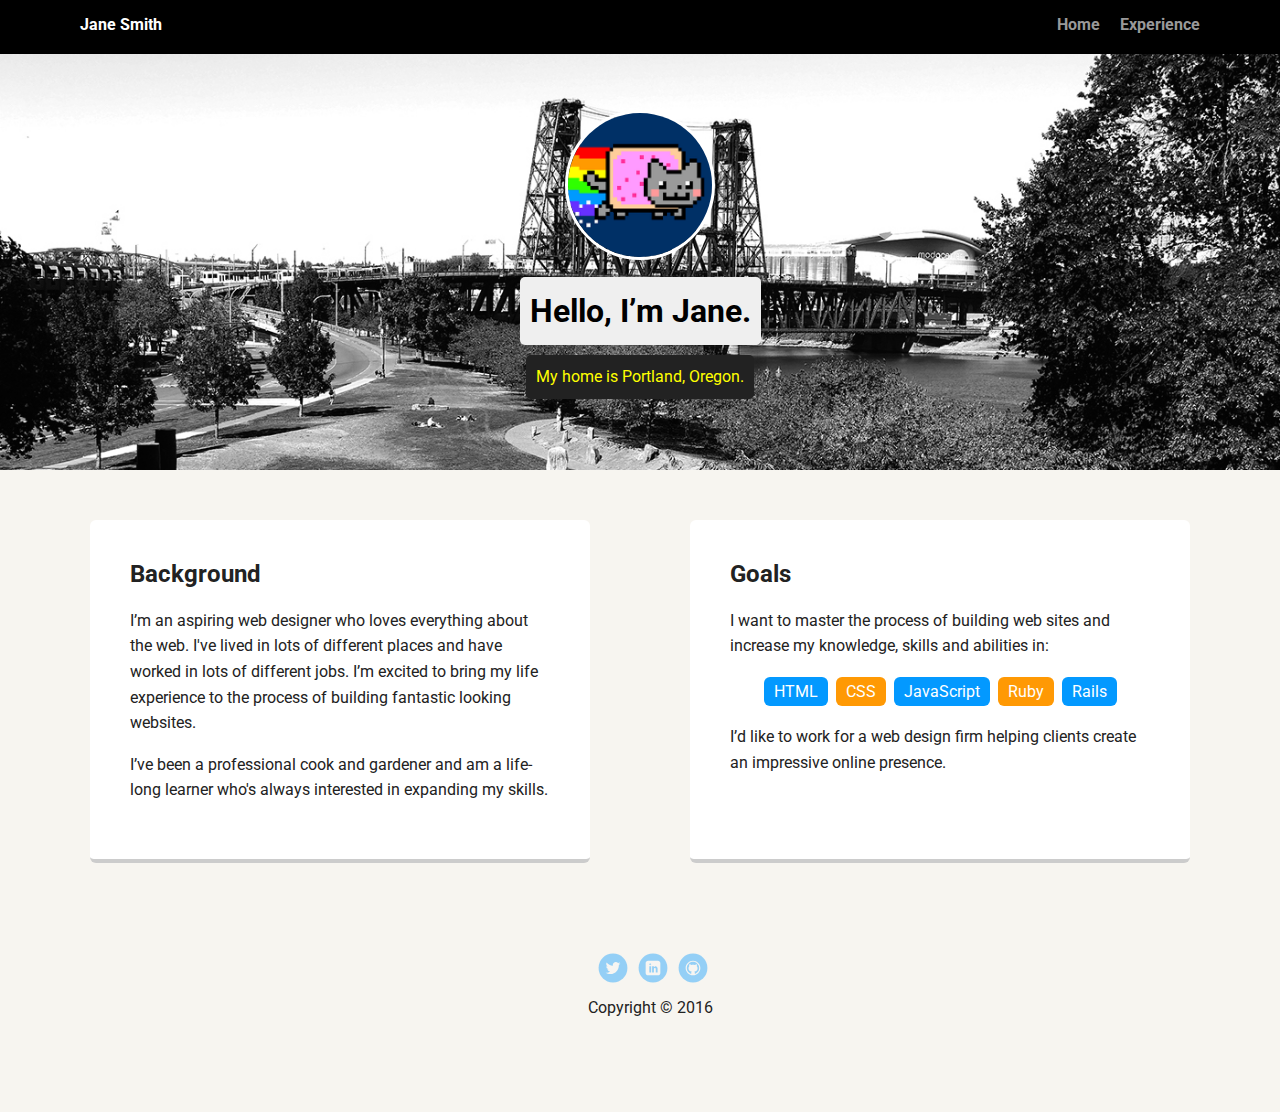
==== index.html @ 736f7698 "Add a copyright notice" ====
<!doctype html>
<html lang="en">
<head>
  <meta charset="utf-8">
  <title>Jane Smith's Profile</title>
  <meta name="viewport" content="width=device-width, initial-scale=1.0">
  <link rel="stylesheet" href="styles.css">
  <link href="https://fonts.googleapis.com/css?family=Muli%7CRoboto:400,300,500,700,900" rel="stylesheet"></head>
  <body>

    <div class="main-nav">
        <ul class="nav">
          <li class="name">Jane Smith</li>
          <li><a href="#">Home</a></li>
          <li><a href="#">Experience</a></li>
        </ul>
    </div>

    <header>
      <img src="images/me.png" alt="Drawing of Jane Smith" class="profile-image">
      <h1 class="tag name">Hello, I’m Jane.</h1>
      <p class="tag location">My home is Portland, Oregon.</p>
    </header>

    <main class="flex">
      <div class="card">
        <h2>Background</h2>
        <p>I’m an aspiring web designer who loves everything about the web. I've lived in lots of different places and have worked in lots of different jobs. I’m excited to bring my life experience to the process of building fantastic looking websites.</p>
        <p>I’ve been a professional cook and gardener and am a life-long learner who's always interested in expanding my skills.</p>
      </div>

      <div class="card">
        <h2>Goals</h2>
        <p>I want to master the process of building web sites and increase my knowledge, skills and abilities in:</p>
        <ul class="skills">
          <li>HTML</li>
          <li>CSS</li>
          <li>JavaScript</li>
          <li>Ruby</li>
          <li>Rails</li>
        </ul>
        <p>I’d like to work for a web design firm helping clients create an impressive online presence.</p>
      </div>

    </main>
    <footer>
      <ul>
        <li><a href="#" class="social twitter">Twitter</a></li>
        <li><a href="#" class="social linkedin">LinkedIn</a></li>
        <li><a href="#" class="social github">Github</a></li>
      </ul>
        <p class="copyright">Copyright &copy; 2016</p>
    </footer>
  </body>
  </html>
---- styles.css ----
/* Global Layout Set-up */
* { 
  box-sizing: border-box;
}
  
body {
  margin: 0;
  padding: 0;
  text-align: center;
  font-family: 'Roboto', sans-serif;
  color: #222;
  background: #f7f5f0;
}
/* Link Styles */

a {
  text-decoration: none;
  color: #999;
}
a:hover {
  color: #6633ff;
}

/* Section Styles */

.main-nav {
  width: 100%;
  background: black;
  min-height: 30px;
  padding: 10px;
  position: fixed;
  text-align: center;
}
.nav {
  display: flex;
  justify-content: space-around;
  font-weight: 700;
  list-style-type: none;
  margin: 0 auto;
  padding: 0;
}

.nav .name {
    display: block;
    margin-right: auto;
    color: white;
}
.nav li {
  padding: 5px 10px 10px 10px;
}
.nav a {
  transition: all .5s;
}
.nav a:hover {
  color: white
}

header {
  text-align: center;
  background: url('images/portland.jpg') no-repeat top center ;
  background-size: cover;
  overflow: hidden;
  padding-top: 60px;
}
header {
  line-height: 1.5;
}
header .profile-image {
  margin-top: 50px;
  width: 150px;
  height: 150px;
  border-radius: 50%;
  border: 3px solid white;
  transition: all .5s;
}
header .profile-image:hover {
  transform: scale(1.2) rotate(5deg);
}
.tag {
  background-color: #efefef;
  color: black;
  padding: 10px;
  border-radius: 5px;
  display: table;
  margin: 10px auto;
} 
.location {
  background-color: #222;
  color: yellow;
}
.card {
  margin: 30px;
  padding: 20px 40px 40px;
  max-width: 500px;
  text-align: left;
  background: #fff;
  border-bottom: 4px solid #ccc;
  border-radius: 6px;
  transition: all .5s;
}
.card:hover {
  border-color: #ff99ff;
}

ul.skills {
  padding: 0;
  text-align: center;
}

.skills li {
  border-radius: 6px;
  display: inline-block;
  background: #ff9904;
  color: white;
  padding: 5px 10px;
  margin: 2px;
}

.skills li:nth-child(odd) {
  background: #0399ff;
}

footer {
  width: 100%;
  min-height: 30px;
  padding: 20px 0 40px 20px;
}

footer .copyright {
  top: -8px;
  font-size: .75em;
}

footer ul {
  list-style-type: none;
  margin: 0;
  padding: 0;
}

footer ul li {
  display: inline-block;
}

a.social {
  display: inline-block;
  text-indent: -9999px;
  margin-left: 5px;
  width: 30px;
  height: 30px;
  background-size: 30px 30px;
  opacity: .4;
  transition: all .5s;
}
a.twitter {
  background-image: url(images/twitter.svg);
}
a.linkedin {
  background-image: url(images/linkedin.svg);
}
a.github {
  background-image: url(images/github.svg);
}
a.social:hover {
  opacity: 1;
}
.clearfix {
  clear: both;
}

/* Styles for larger screens */
@media screen and (min-width: 720px) {
  
  .flex {
      display: -ms-flexbox;      /* TWEENER - IE 10 */
      display: flex; 
      max-width: 1200px;
      -ms-flex-pack: distribute;
      justify-content: space-around;
      margin: 0 auto;
  }

  header {
    min-height: 470px;
  }

  .nav {
    max-width: 1200px;
    padding: 0 30px;
  }


  main {
    padding-top: 20px;
  }

  main p {
    line-height: 1.6em;
  }

  footer {
    font-size: 1.3em;
    max-width: 1200px;
    margin: 40px auto;
  }

}
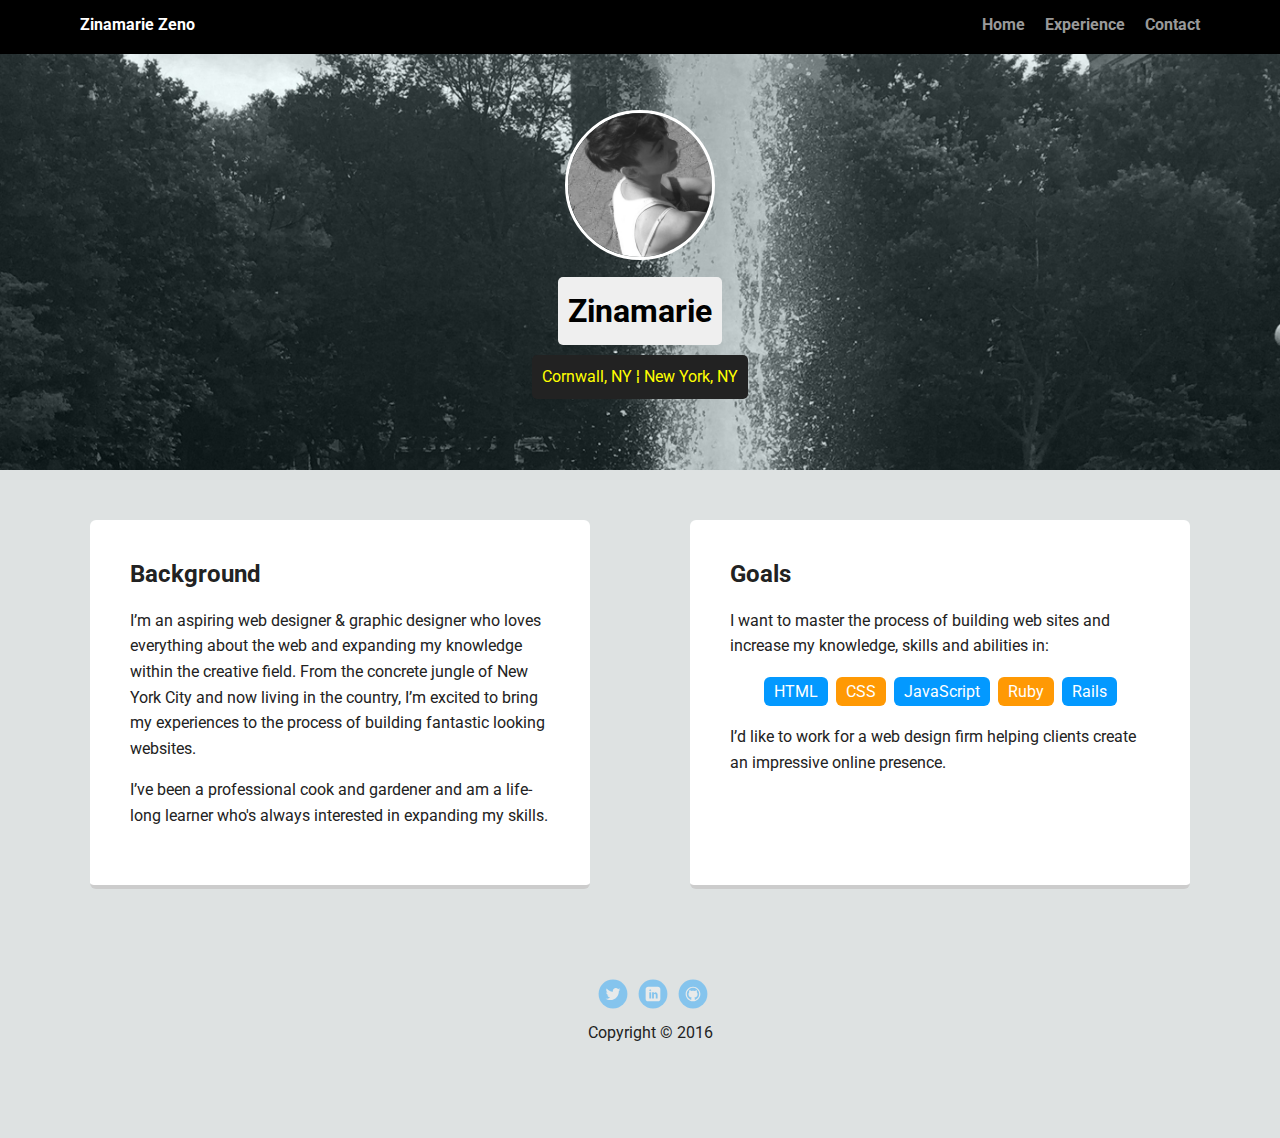
==== commit f66c9137: "background" ====
--- a/index.html
+++ b/index.html
@@ -2,7 +2,7 @@
 <html lang="en">
 <head>
   <meta charset="utf-8">
-  <title>Jane Smith's Profile</title>
+  <title>Zinamarie Zeno &raquo; Profile</title>
   <meta name="viewport" content="width=device-width, initial-scale=1.0">
   <link rel="stylesheet" href="styles.css">
   <link href="https://fonts.googleapis.com/css?family=Muli%7CRoboto:400,300,500,700,900" rel="stylesheet"></head>
@@ -10,22 +10,23 @@
 
     <div class="main-nav">
         <ul class="nav">
-          <li class="name">Jane Smith</li>
+          <li class="name">Zinamarie Zeno</li>
           <li><a href="#">Home</a></li>
           <li><a href="#">Experience</a></li>
+          <li><a href="#">Contact</a></li>
         </ul>
     </div>
 
     <header>
-      <img src="images/me.png" alt="Drawing of Jane Smith" class="profile-image">
-      <h1 class="tag name">Hello, I’m Jane.</h1>
-      <p class="tag location">My home is Portland, Oregon.</p>
+      <img src="images/mee.png" alt="Zinamarie" class="profile-image">
+      <h1 class="tag name">Zinamarie</h1>
+      <p class="tag location">Cornwall, NY &brvbar; New York, NY</p>
     </header>
 
     <main class="flex">
       <div class="card">
         <h2>Background</h2>
-        <p>I’m an aspiring web designer who loves everything about the web. I've lived in lots of different places and have worked in lots of different jobs. I’m excited to bring my life experience to the process of building fantastic looking websites.</p>
+        <p>I’m an aspiring web designer &amp; graphic designer who loves everything about the web and expanding my knowledge within the creative field. From the concrete jungle of New York City and now living in the country, I’m excited to bring my experiences to the process of building fantastic looking websites.</p>
         <p>I’ve been a professional cook and gardener and am a life-long learner who's always interested in expanding my skills.</p>
       </div>
 
--- a/styles.css
+++ b/styles.css
@@ -1,15 +1,15 @@
 /* Global Layout Set-up */
-* { 
+* {
   box-sizing: border-box;
 }
-  
+
 body {
   margin: 0;
   padding: 0;
   text-align: center;
   font-family: 'Roboto', sans-serif;
   color: #222;
-  background: #f7f5f0;
+  background: #dee2e2;
 }
 /* Link Styles */
 
@@ -57,7 +57,7 @@
 
 header {
   text-align: center;
-  background: url('images/portland.jpg') no-repeat top center ;
+  background: url('images/west4prk.jpg') no-repeat top center ;
   background-size: cover;
   overflow: hidden;
   padding-top: 60px;
@@ -83,7 +83,7 @@
   border-radius: 5px;
   display: table;
   margin: 10px auto;
-} 
+}
 .location {
   background-color: #222;
   color: yellow;
@@ -169,10 +169,10 @@
 
 /* Styles for larger screens */
 @media screen and (min-width: 720px) {
-  
+
   .flex {
       display: -ms-flexbox;      /* TWEENER - IE 10 */
-      display: flex; 
+      display: flex;
       max-width: 1200px;
       -ms-flex-pack: distribute;
       justify-content: space-around;
@@ -204,4 +204,3 @@
   }
 
 }
-
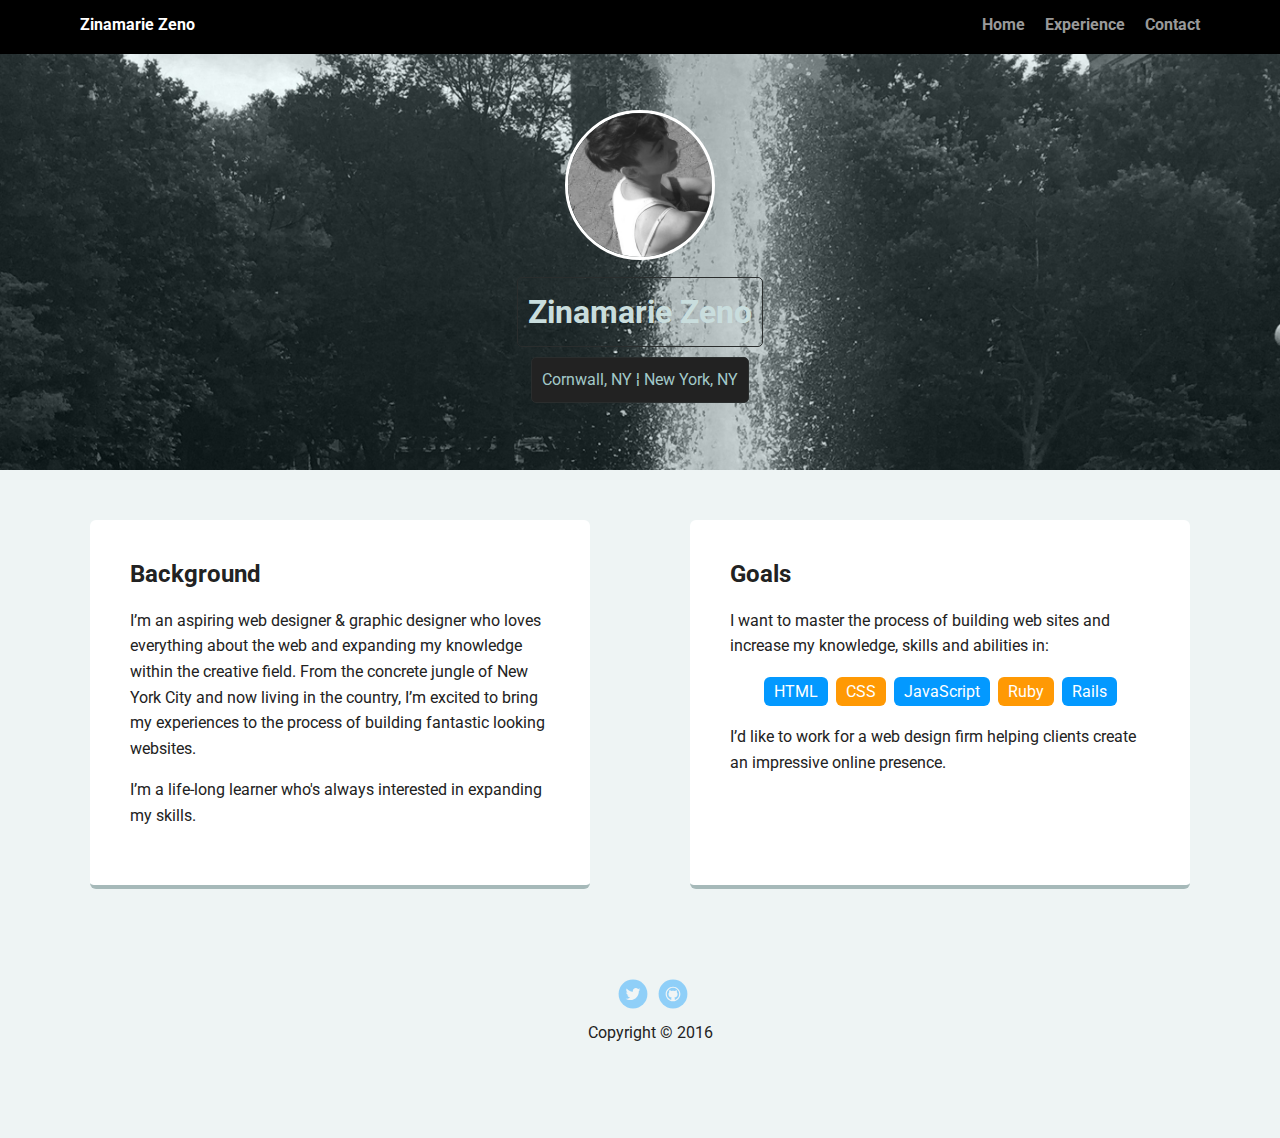
==== commit eede2144: "social media update" ====
--- a/index.html
+++ b/index.html
@@ -19,7 +19,7 @@
 
     <header>
       <img src="images/mee.png" alt="Zinamarie" class="profile-image">
-      <h1 class="tag name">Zinamarie</h1>
+      <h1 class="tag name">Zinamarie Zeno</h1>
       <p class="tag location">Cornwall, NY &brvbar; New York, NY</p>
     </header>
 
@@ -27,7 +27,7 @@
       <div class="card">
         <h2>Background</h2>
         <p>I’m an aspiring web designer &amp; graphic designer who loves everything about the web and expanding my knowledge within the creative field. From the concrete jungle of New York City and now living in the country, I’m excited to bring my experiences to the process of building fantastic looking websites.</p>
-        <p>I’ve been a professional cook and gardener and am a life-long learner who's always interested in expanding my skills.</p>
+        <p>I’m a life-long learner who's always interested in expanding my skills.</p>
       </div>
 
       <div class="card">
@@ -46,9 +46,8 @@
     </main>
     <footer>
       <ul>
-        <li><a href="#" class="social twitter">Twitter</a></li>
-        <li><a href="#" class="social linkedin">LinkedIn</a></li>
-        <li><a href="#" class="social github">Github</a></li>
+        <li><a href="http://twitter.com/browneyedvegan" class="social twitter">Twitter</a></li>
+        <li><a href="https://github.com/Zmarie" class="social github">Github</a></li>
       </ul>
         <p class="copyright">Copyright &copy; 2016</p>
     </footer>
--- a/styles.css
+++ b/styles.css
@@ -9,7 +9,7 @@
   text-align: center;
   font-family: 'Roboto', sans-serif;
   color: #222;
-  background: #dee2e2;
+  background: #eef4f4;
 }
 /* Link Styles */
 
@@ -77,16 +77,16 @@
   transform: scale(1.2) rotate(5deg);
 }
 .tag {
-  background-color: #efefef;
-  color: black;
+  color: #c9dddd;
   padding: 10px;
   border-radius: 5px;
+  border: 1px solid #2a2d2d;
   display: table;
   margin: 10px auto;
 }
 .location {
   background-color: #222;
-  color: yellow;
+  color: #a2c9c9;
 }
 .card {
   margin: 30px;
@@ -94,12 +94,12 @@
   max-width: 500px;
   text-align: left;
   background: #fff;
-  border-bottom: 4px solid #ccc;
+  border-bottom: 4px solid #a6b9b9;
   border-radius: 6px;
   transition: all .5s;
 }
 .card:hover {
-  border-color: #ff99ff;
+  border-color: #90b2b2;
 }
 
 ul.skills {
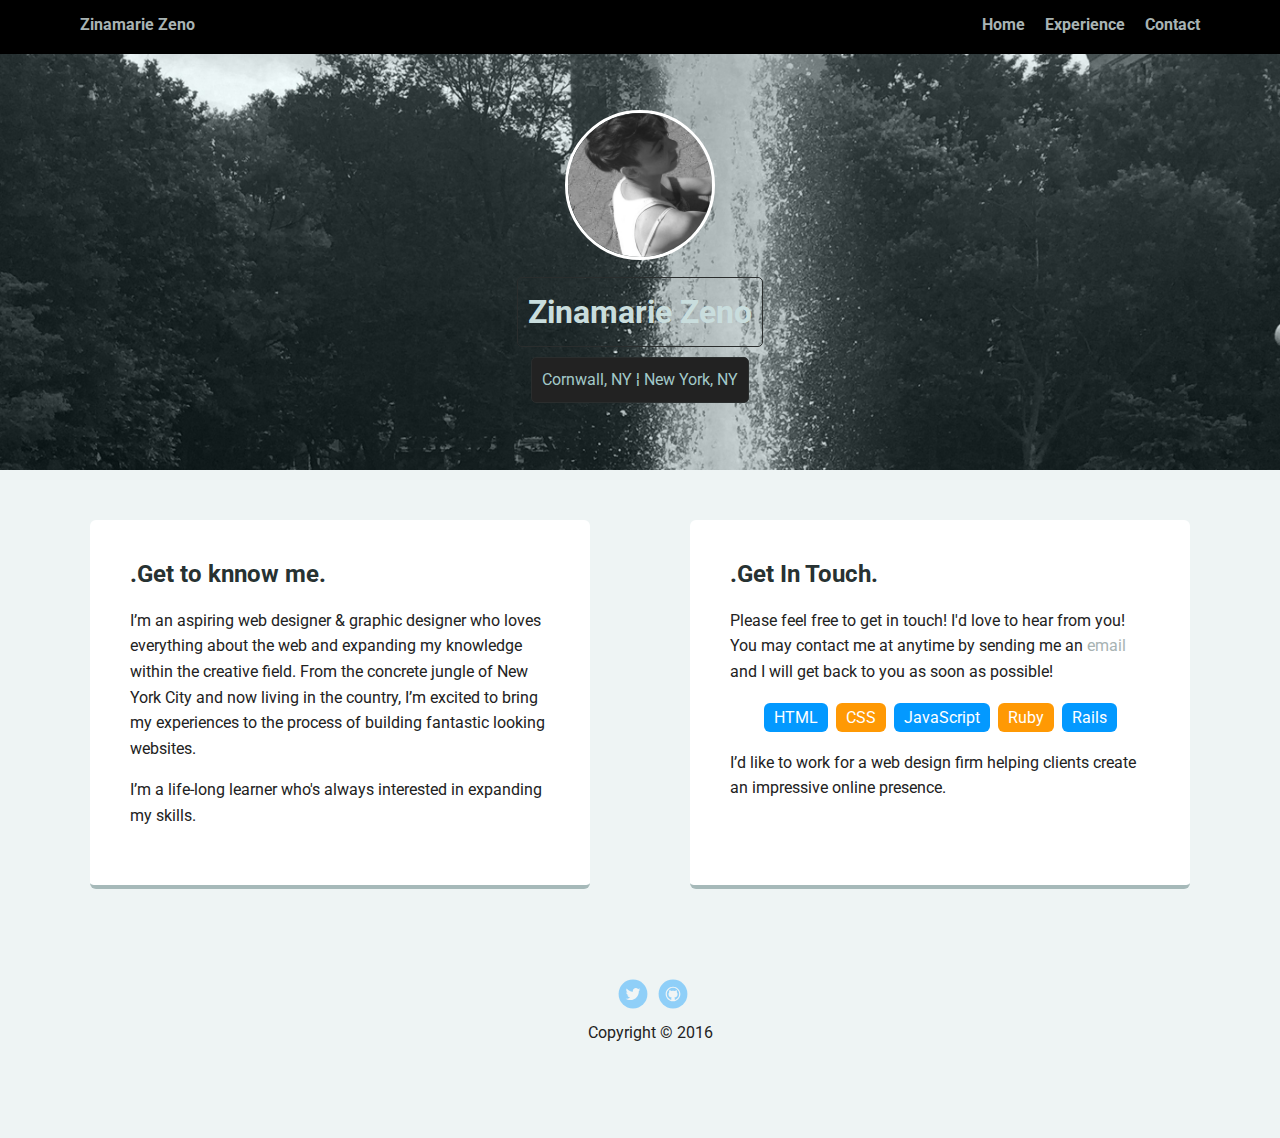
==== commit 79262cf2: "Content" ====
--- a/index.html
+++ b/index.html
@@ -25,14 +25,14 @@
 
     <main class="flex">
       <div class="card">
-        <h2>Background</h2>
+        <h2>.Get to knnow me.</h2>
         <p>I’m an aspiring web designer &amp; graphic designer who loves everything about the web and expanding my knowledge within the creative field. From the concrete jungle of New York City and now living in the country, I’m excited to bring my experiences to the process of building fantastic looking websites.</p>
         <p>I’m a life-long learner who's always interested in expanding my skills.</p>
       </div>
 
       <div class="card">
-        <h2>Goals</h2>
-        <p>I want to master the process of building web sites and increase my knowledge, skills and abilities in:</p>
+        <h2>.Get In Touch.</h2>
+        <p>Please feel free to get in touch! I'd love to hear from you! You may contact me at anytime by sending me an <a href="mailto:zmarie2303@gmail.com?subject=Hi">email</a> and I will get back to you as soon as possible!</p>
         <ul class="skills">
           <li>HTML</li>
           <li>CSS</li>
--- a/styles.css
+++ b/styles.css
@@ -15,7 +15,7 @@
 
 a {
   text-decoration: none;
-  color: #999;
+  color: #a8b3b3;
 }
 a:hover {
   color: #6633ff;
@@ -43,7 +43,7 @@
 .nav .name {
     display: block;
     margin-right: auto;
-    color: white;
+    color: #a8b3b3;
 }
 .nav li {
   padding: 5px 10px 10px 10px;
@@ -52,7 +52,7 @@
   transition: all .5s;
 }
 .nav a:hover {
-  color: white
+  color: #92aaaa;
 }
 
 header {
@@ -75,6 +75,9 @@
 }
 header .profile-image:hover {
   transform: scale(1.2) rotate(5deg);
+}
+h2 {
+  color: #273232;
 }
 .tag {
   color: #c9dddd;
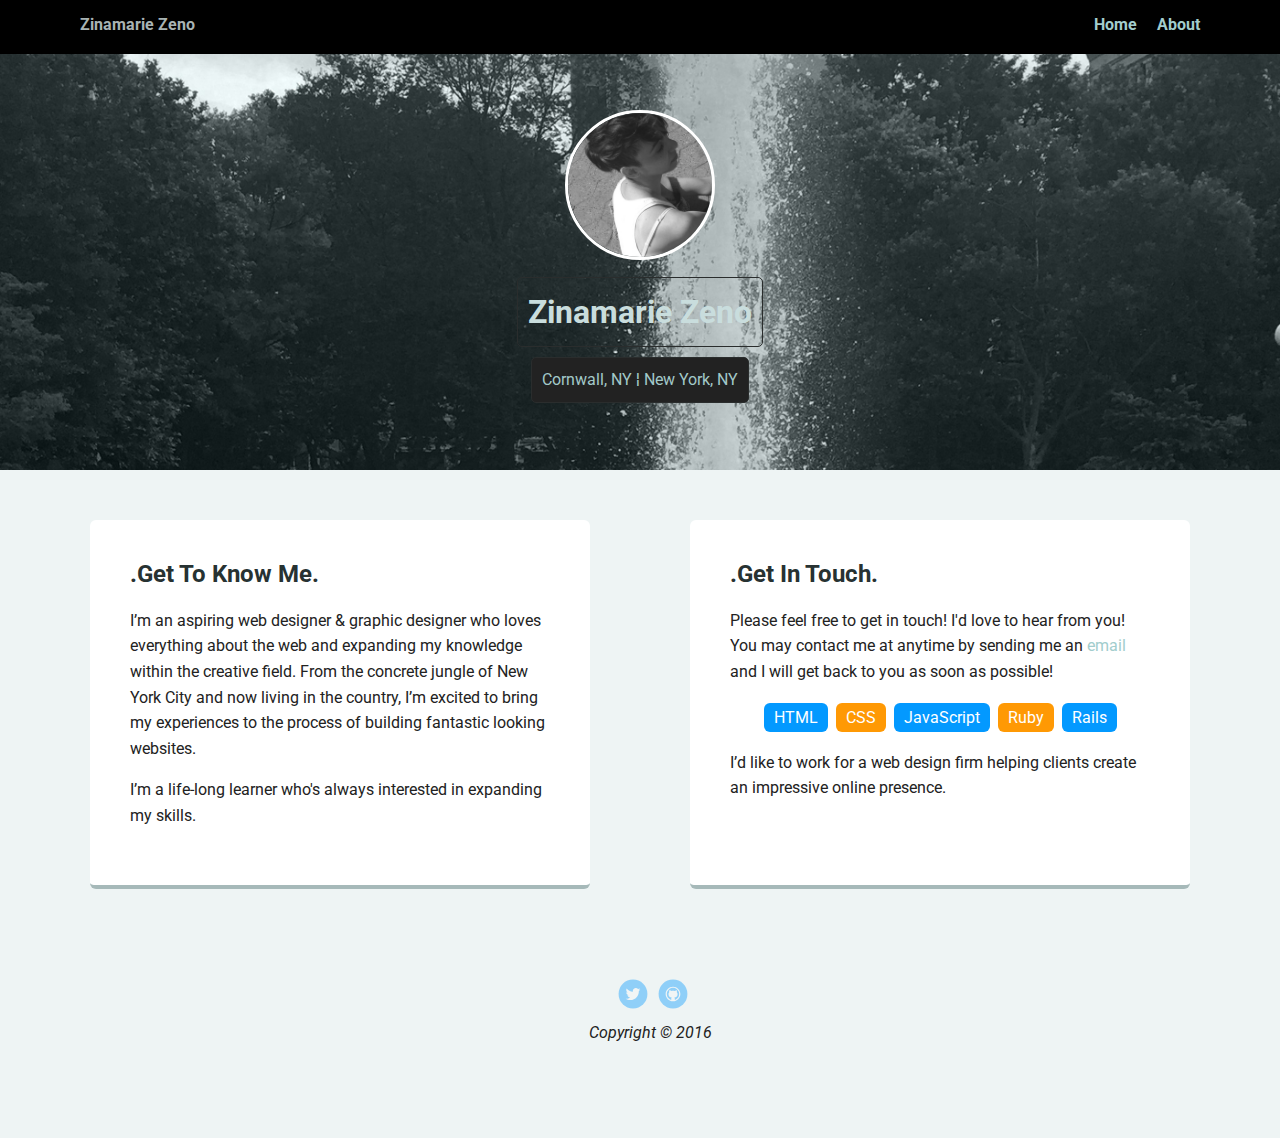
==== commit 722f37d3: "new page" ====
--- a/index.html
+++ b/index.html
@@ -12,8 +12,7 @@
         <ul class="nav">
           <li class="name">Zinamarie Zeno</li>
           <li><a href="#">Home</a></li>
-          <li><a href="#">Experience</a></li>
-          <li><a href="#">Contact</a></li>
+          <li><a href="#">About</a></li>
         </ul>
     </div>
 
@@ -25,7 +24,7 @@
 
     <main class="flex">
       <div class="card">
-        <h2>.Get to knnow me.</h2>
+        <h2>.Get To Know Me.</h2>
         <p>I’m an aspiring web designer &amp; graphic designer who loves everything about the web and expanding my knowledge within the creative field. From the concrete jungle of New York City and now living in the country, I’m excited to bring my experiences to the process of building fantastic looking websites.</p>
         <p>I’m a life-long learner who's always interested in expanding my skills.</p>
       </div>
--- a/styles.css
+++ b/styles.css
@@ -15,10 +15,12 @@
 
 a {
   text-decoration: none;
-  color: #a8b3b3;
 }
 a:hover {
-  color: #6633ff;
+  border-bottom: 1px solid #556060;
+}
+a, a:hover {
+  color: #a2cdcd;
 }
 
 /* Section Styles */
@@ -53,6 +55,7 @@
 }
 .nav a:hover {
   color: #92aaaa;
+  border: none;
 }
 
 header {
@@ -74,7 +77,7 @@
   transition: all .5s;
 }
 header .profile-image:hover {
-  transform: scale(1.2) rotate(5deg);
+  transform: rotate(360deg);
 }
 h2 {
   color: #273232;
@@ -132,6 +135,7 @@
 footer .copyright {
   top: -8px;
   font-size: .75em;
+  font-style: italic;
 }
 
 footer ul {
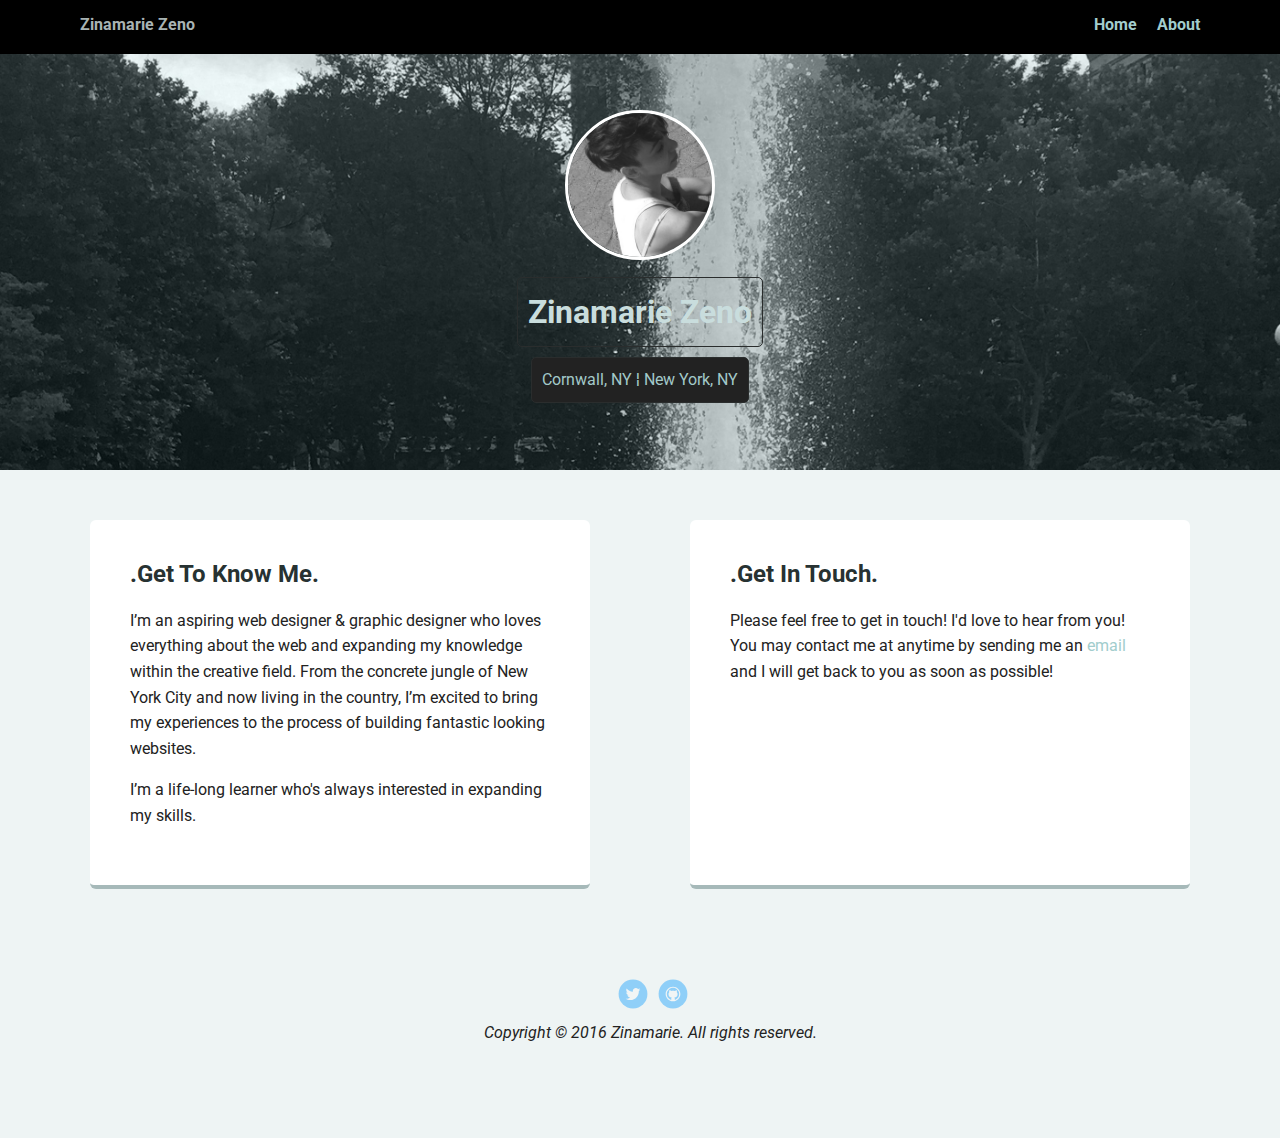
==== commit e1abb504: "updated" ====
--- a/index.html
+++ b/index.html
@@ -12,7 +12,7 @@
         <ul class="nav">
           <li class="name">Zinamarie Zeno</li>
           <li><a href="#">Home</a></li>
-          <li><a href="#">About</a></li>
+          <li><a href="about.html">About</a></li>
         </ul>
     </div>
 
@@ -32,14 +32,6 @@
       <div class="card">
         <h2>.Get In Touch.</h2>
         <p>Please feel free to get in touch! I'd love to hear from you! You may contact me at anytime by sending me an <a href="mailto:zmarie2303@gmail.com?subject=Hi">email</a> and I will get back to you as soon as possible!</p>
-        <ul class="skills">
-          <li>HTML</li>
-          <li>CSS</li>
-          <li>JavaScript</li>
-          <li>Ruby</li>
-          <li>Rails</li>
-        </ul>
-        <p>I’d like to work for a web design firm helping clients create an impressive online presence.</p>
       </div>
 
     </main>
@@ -48,7 +40,7 @@
         <li><a href="http://twitter.com/browneyedvegan" class="social twitter">Twitter</a></li>
         <li><a href="https://github.com/Zmarie" class="social github">Github</a></li>
       </ul>
-        <p class="copyright">Copyright &copy; 2016</p>
+        <p class="copyright">Copyright &copy; 2016 Zinamarie. All rights reserved.</p>
     </footer>
   </body>
   </html>
--- a/styles.css
+++ b/styles.css
@@ -95,17 +95,23 @@
   color: #a2c9c9;
 }
 .card {
+  max-width: 500px;
+}
+.about-me-page, .card {
   margin: 30px;
   padding: 20px 40px 40px;
-  max-width: 500px;
   text-align: left;
   background: #fff;
   border-bottom: 4px solid #a6b9b9;
   border-radius: 6px;
   transition: all .5s;
 }
-.card:hover {
+.about-me-page, .card:hover {
   border-color: #90b2b2;
+}
+
+.about-me-page {
+  width: 100%;
 }
 
 ul.skills {
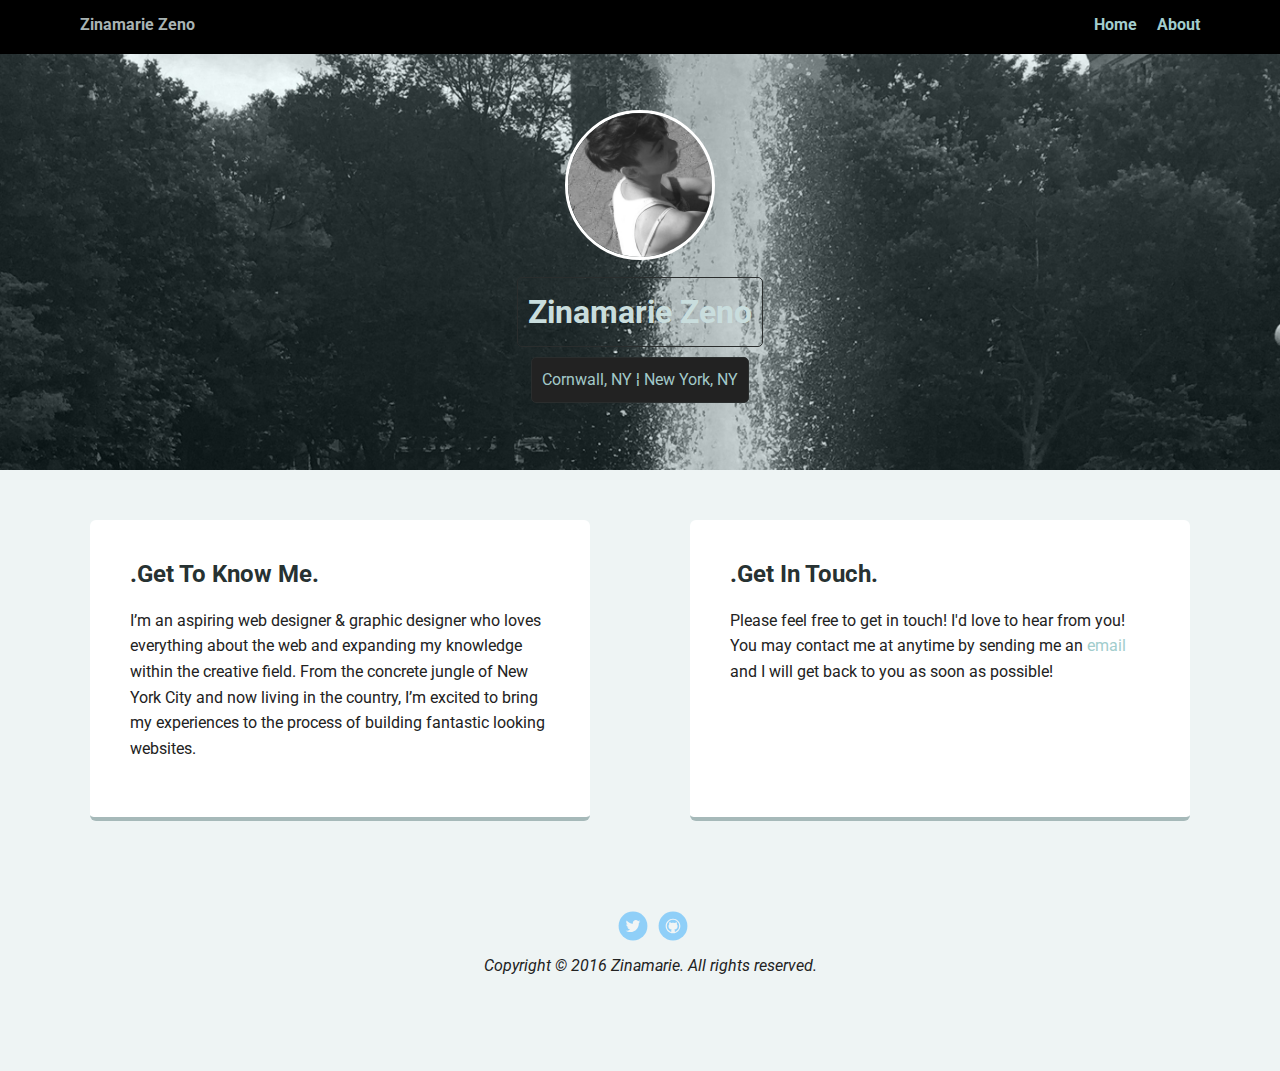
==== commit dd7bda57: "skills bg change" ====
--- a/index.html
+++ b/index.html
@@ -26,7 +26,6 @@
       <div class="card">
         <h2>.Get To Know Me.</h2>
         <p>I’m an aspiring web designer &amp; graphic designer who loves everything about the web and expanding my knowledge within the creative field. From the concrete jungle of New York City and now living in the country, I’m excited to bring my experiences to the process of building fantastic looking websites.</p>
-        <p>I’m a life-long learner who's always interested in expanding my skills.</p>
       </div>
 
       <div class="card">
--- a/styles.css
+++ b/styles.css
@@ -122,14 +122,14 @@
 .skills li {
   border-radius: 6px;
   display: inline-block;
-  background: #ff9904;
+  background: #93bbbb;
   color: white;
   padding: 5px 10px;
   margin: 2px;
 }
 
 .skills li:nth-child(odd) {
-  background: #0399ff;
+  background: #9cd7d7;
 }
 
 footer {
